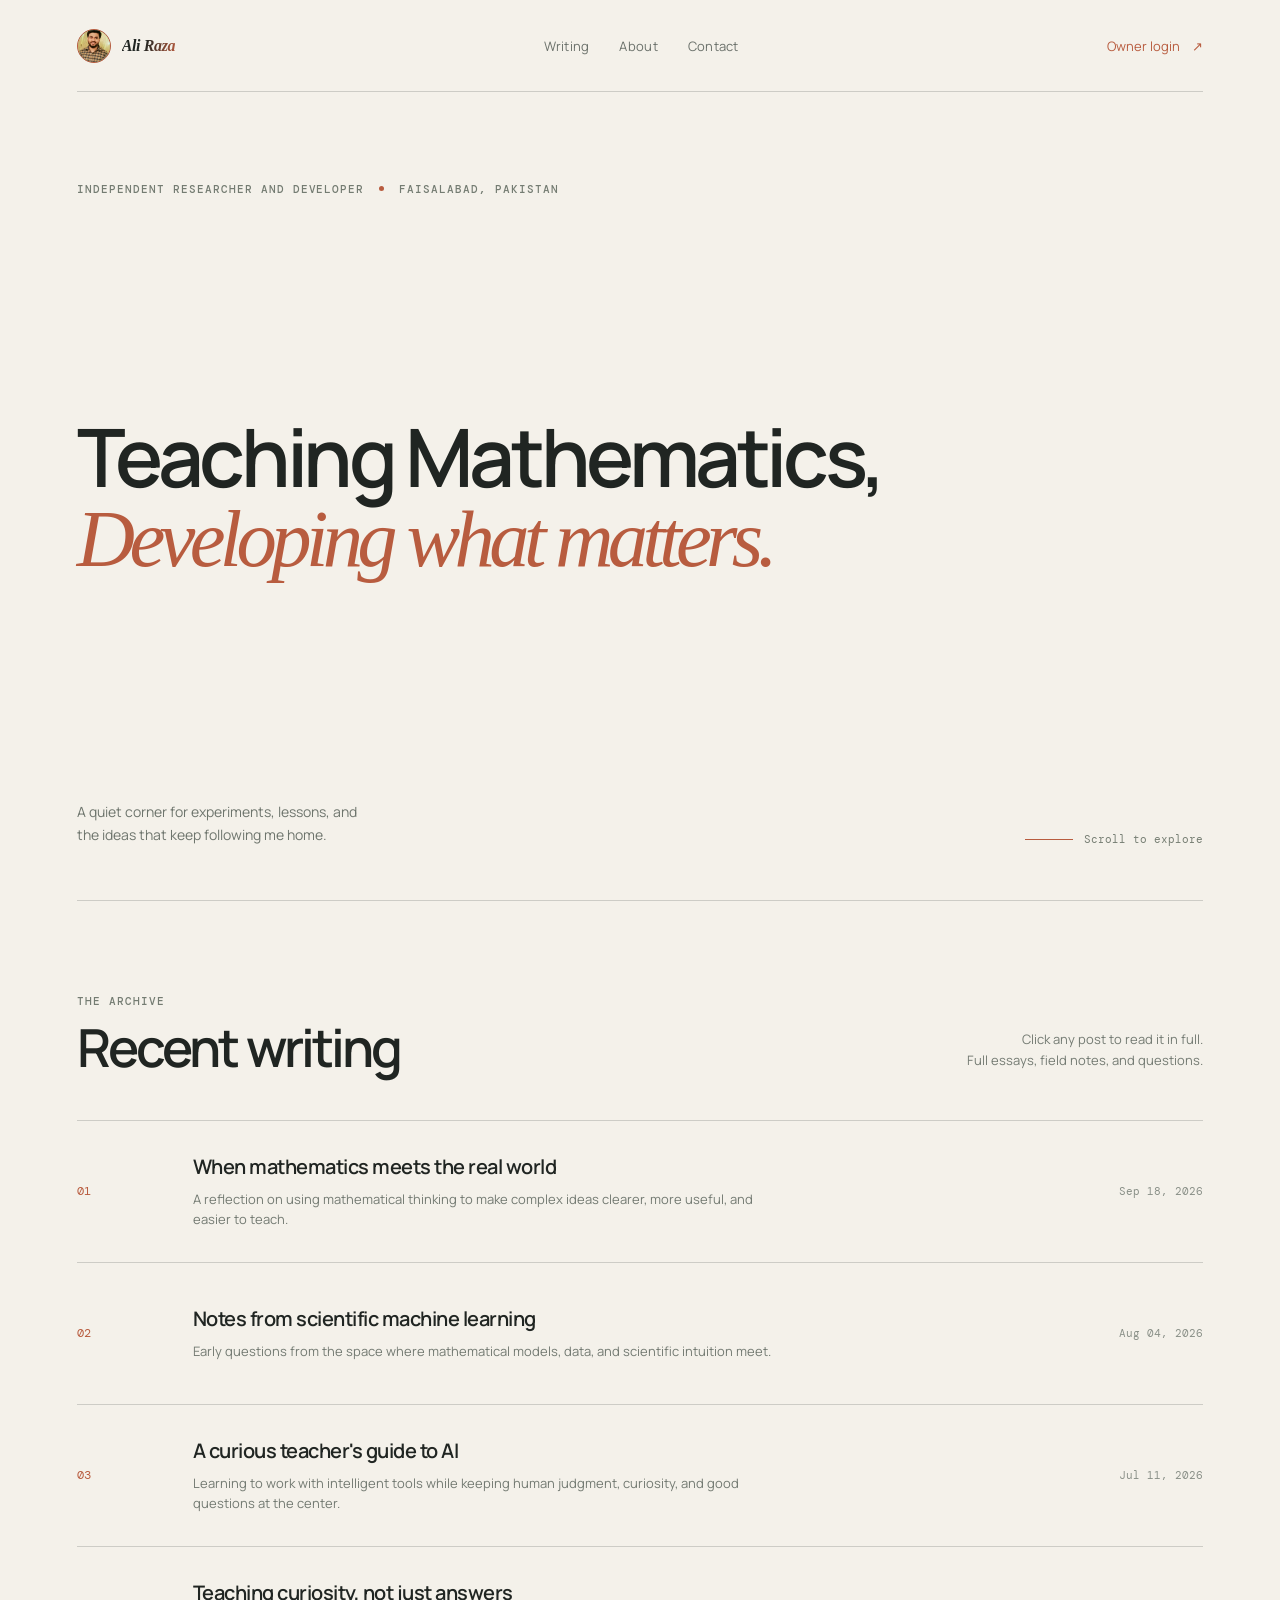
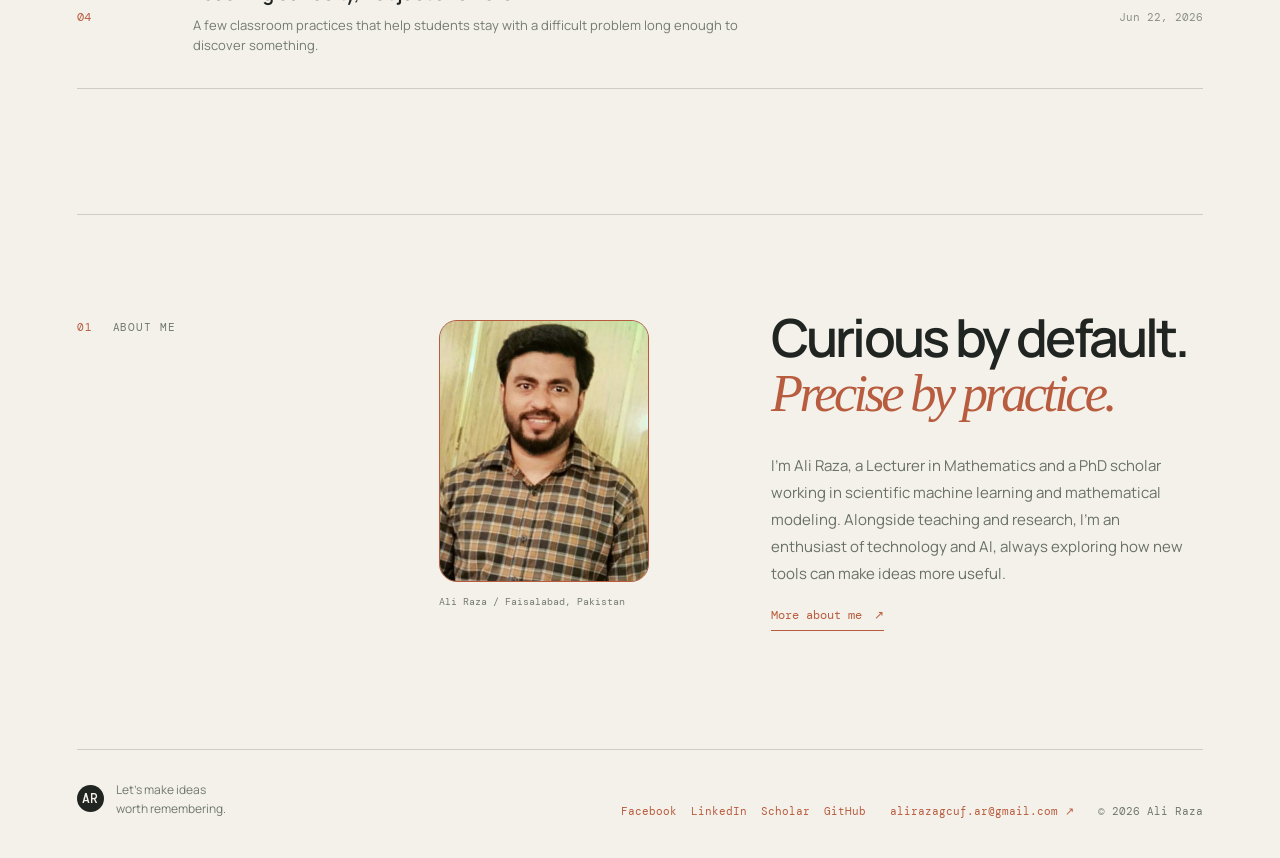
==== index.html @ 483f8e7b "Initial portfolio Co-Authored-By: Claude Sonnet 5.5 <noreply@anthropic.com>" ====
<!doctype html>
<html lang="en">
<head>
  <meta charset="UTF-8" />
  <meta name="viewport" content="width=device-width, initial-scale=1.0" />
  <meta name="description" content="Ali Raza's portfolio, research notes, and personal blog." />
  <title>Ali Raza / Notes from the edge</title>
  <link rel="preconnect" href="https://fonts.googleapis.com" />
  <link rel="preconnect" href="https://fonts.gstatic.com" crossorigin />
  <link href="https://fonts.googleapis.com/css2?family=DM+Mono:wght@400;500&family=Manrope:wght@400;500;600;700&display=swap" rel="stylesheet" />
  <link rel="stylesheet" href="styles.css" />
</head>
<body>
  <div class="page-shell">
    <header class="site-header">
      <a class="wordmark" href="#top" aria-label="Ali Raza home"><span class="header-avatar"><img src="profile.jpeg" alt="" /></span><span class="wordmark-name">Ali Raza</span></a>
      <nav class="site-nav" aria-label="Main navigation">
        <a href="#writing">Writing</a>
        <a href="#about">About</a>
        <a href="#contact">Contact</a>
      </nav>
      <button class="header-link auth-button" id="auth-button" type="button"><span>Owner login</span><span aria-hidden="true">↗</span></button>
    </header>

    <main id="top">
      <section class="intro" aria-labelledby="intro-title">
        <p class="eyebrow">Independent researcher and developer <span class="dot"></span> Faisalabad, Pakistan</p>
        <h1 id="intro-title">Teaching Mathematics,<br /><em>Developing what matters.</em></h1>
        <div class="intro-bottom">
          <p class="intro-copy">A quiet corner for experiments, lessons, and the ideas that keep following me home.</p>
          <a class="scroll-cue" href="#writing"><span class="scroll-line"></span>Scroll to explore</a>
        </div>
      </section>

      <section class="writing-section" id="writing" aria-labelledby="writing-title">
        <div class="section-heading">
          <div>
            <p class="eyebrow">The archive</p>
            <h2 id="writing-title">Recent writing</h2>
          </div>
          <p class="section-note">Click any post to read it in full.<br />Full essays, field notes, and questions.</p>
        </div>
        <div class="post-list" id="post-list" aria-live="polite"></div>
      </section>

      <section class="about-section" id="about" aria-labelledby="about-title">
        <div class="about-label"><span class="section-number">01</span><span>About me</span></div>
        <div class="about-photo">
          <div class="portrait-frame"><img src="profile.jpeg" alt="Portrait of Ali Raza" /></div>
          <p>Ali Raza / Faisalabad, Pakistan</p>
        </div>
        <div class="about-content">
          <h2 id="about-title">Curious by default.<br /><em>Precise by practice.</em></h2>
          <p>I’m Ali Raza, a Lecturer in Mathematics and a PhD scholar working in scientific machine learning and mathematical modeling. Alongside teaching and research, I’m an enthusiast of technology and AI, always exploring how new tools can make ideas more useful.</p>
          <a class="text-link" href="#contact">More about me <span aria-hidden="true">↗</span></a>
        </div>
      </section>

      <section class="write-section" id="write" aria-labelledby="write-title">
        <div class="write-copy">
          <p class="eyebrow">Your little publishing desk</p>
          <h2 id="write-title">Put a thought<br /><em>somewhere real.</em></h2>
          <p>Write and manage full posts here. Everything stays in this browser, ready for you to shape into something bigger.</p>
        </div>
        <form class="post-form" id="post-form">
          <label for="post-title">Title</label>
          <input id="post-title" name="title" type="text" placeholder="A title worth keeping" required maxlength="100" />
          <label for="post-excerpt">Short introduction <span>(optional)</span></label>
          <textarea id="post-excerpt" name="excerpt" rows="3" placeholder="A short introduction for the archive" maxlength="240"></textarea>
          <label for="post-content">Full blog</label>
          <div class="editor-toolbar" aria-label="Writing tools">
            <button type="button" data-markdown="**text**" title="Bold">B</button>
            <button type="button" data-markdown="*text*" title="Italic"><em>I</em></button>
            <button type="button" data-markdown="[text](https://example.com)" title="Add link">Link</button>
            <button type="button" data-markdown="![alt text](https://example.com/image.jpg)" title="Add image">Image</button>
            <button type="button" data-markdown="`code`" title="Inline code">Code</button>
            <button type="button" data-markdown="[color]text[/color]" title="Accent color">Color</button>
          </div>
          <textarea id="post-content" name="content" rows="12" placeholder="Write your full blog here. Use a blank line between paragraphs." required></textarea>
          <div class="editor-meta"><span id="word-count">0 words</span><span>Saved in this browser</span></div>
          <div class="form-footer"><span id="form-status" role="status"></span><div class="form-actions"><button class="secondary-button" id="cancel-edit" type="button" hidden>Cancel</button><button id="form-submit" type="submit">Publish post <span aria-hidden="true">↗</span></button></div></div>
        </form>
      </section>
    </main>

    <dialog class="login-dialog" id="login-dialog">
      <form class="login-form" id="login-form" method="dialog">
        <button class="dialog-close" id="close-login" type="button" aria-label="Close login">×</button>
        <p class="eyebrow">Private workspace</p>
        <h2>Welcome back,<br /><em>Ali.</em></h2>
        <p>Sign in to write, edit, and manage your archive.</p>
        <label for="login-email">Email</label>
        <input id="login-email" type="email" autocomplete="email" required value="alirazagcuf.ar@gmail.com" />
        <label for="login-password">Password</label>
        <div class="password-field">
          <input id="login-password" type="password" autocomplete="current-password" required />
          <button class="password-toggle" id="toggle-password" type="button" aria-label="Show password" aria-pressed="false">Show</button>
        </div>
        <button class="login-submit" type="submit">Sign in <span aria-hidden="true">↗</span></button>
        <span id="login-status" role="status"></span>
      </form>
    </dialog>

    <footer class="site-footer" id="contact">
      <div><span class="footer-mark">AR</span><span>Let’s make ideas<br />worth remembering.</span></div>
      <div class="footer-right">
        <div class="social-links" aria-label="Social links">
          <a href="#" aria-label="Facebook placeholder">Facebook</a>
          <a href="#" aria-label="LinkedIn placeholder">LinkedIn</a>
          <a href="#" aria-label="Google Scholar placeholder">Scholar</a>
          <a href="#" aria-label="GitHub placeholder">GitHub</a>
        </div>
        <a href="mailto:alirazagcuf.ar@gmail.com">alirazagcuf.ar@gmail.com ↗</a>
        <span>© 2026 Ali Raza</span>
      </div>
    </footer>
  </div>
  <script src="supabase.min.js"></script>
  <script src="supabase-config.js"></script>
  <script src="script.js"></script>
</body>
</html>
---- styles.css ----
:root {
  --ink: #202522;
  --paper: #f4f1ea;
  --paper-deep: #e9e4da;
  --sage: #a9b8a0;
  --rust: #b85c3f;
  --line: rgba(32, 37, 34, 0.18);
  --mono: "DM Mono", monospace;
  --sans: "Manrope", sans-serif;
}

* { box-sizing: border-box; }
html { scroll-behavior: smooth; }
body { margin: 0; background: var(--paper); color: var(--ink); font-family: var(--sans); }
a { color: inherit; text-decoration: none; }
.page-shell { max-width: 1440px; margin: 0 auto; padding: 0 6vw; overflow: hidden; }
.site-header { display: flex; align-items: center; justify-content: space-between; height: 92px; border-bottom: 1px solid var(--line); font-size: 13px; letter-spacing: .02em; }
.wordmark { display: flex; align-items: center; gap: 11px; font-weight: 700; font-size: 16px; }
.wordmark-name { position: relative; z-index: 30; padding: 3px 0; background: linear-gradient(105deg, var(--ink) 0%, var(--ink) 42%, var(--rust) 100%); -webkit-background-clip: text; background-clip: text; color: transparent; font-family: Georgia, serif; font-style: italic; letter-spacing: -.025em; transition: transform .35s cubic-bezier(.22, 1, .36, 1); }
.mark, .footer-mark { display: grid; place-items: center; width: 27px; height: 27px; border-radius: 50%; background: var(--ink); color: var(--paper); font: 500 13px var(--mono); }
.header-avatar { position: relative; z-index: 20; display: block; width: 34px; height: 34px; overflow: hidden; border: 1px solid var(--rust); border-radius: 50%; background: var(--sage); cursor: zoom-in; transform-origin: center; transition: transform .35s cubic-bezier(.22, 1, .36, 1), box-shadow .35s ease; }
.header-avatar img { width: 100%; height: 100%; object-fit: cover; object-position: 50% 22%; }
.wordmark:hover .header-avatar, .wordmark:focus-within .header-avatar { transform: scale(2.2); box-shadow: 0 8px 20px rgba(32, 37, 34, .2); }
.wordmark:hover .wordmark-name, .wordmark:focus-within .wordmark-name { transform: translateX(22px); }
.muted { color: #92998e; font-weight: 500; }
.site-nav { display: flex; gap: 30px; color: #6b716b; }
.site-nav a:hover, .header-link:hover, .text-link:hover, .footer-right a:hover { color: var(--rust); }
.header-link { display: flex; gap: 12px; color: var(--rust); font-weight: 600; }
.auth-button { margin: 0; padding: 0; border: 0; background: transparent; font: inherit; cursor: pointer; }
.intro { min-height: calc(100svh - 92px); padding: clamp(54px, 10vh, 96px) 0 clamp(34px, 6vh, 56px); display: flex; flex-direction: column; justify-content: space-between; }
.eyebrow { margin: 0; color: #747c72; font: 500 11px var(--mono); letter-spacing: .09em; text-transform: uppercase; }
.dot { display: inline-block; width: 5px; height: 5px; margin: 0 7px 2px; border-radius: 50%; background: var(--rust); }
h1, h2, p { margin-top: 0; }
h1 { max-width: none; margin-bottom: 0; font-size: clamp(50px, 6.3vw, 92px); line-height: .99; letter-spacing: -.055em; font-weight: 600; }
h1 em, h2 em { color: var(--rust); font-family: Georgia, serif; font-weight: 400; letter-spacing: -.07em; }
h1 em { white-space: nowrap; }
.intro-bottom { display: flex; align-items: end; justify-content: space-between; }
.intro-copy { max-width: 295px; margin: 0; color: #6e756d; font-size: 14px; line-height: 1.65; }
.scroll-cue { display: flex; align-items: center; gap: 11px; color: #777f74; font: 11px var(--mono); }
.scroll-line { display: block; width: 48px; height: 1px; background: var(--rust); }
.writing-section { padding: 93px 0 125px; border-top: 1px solid var(--line); }
.section-heading { display: flex; align-items: end; justify-content: space-between; margin-bottom: 45px; }
.section-heading h2, .about-content h2, .write-copy h2 { margin: 12px 0 0; font-size: clamp(34px, 4.1vw, 59px); line-height: 1.04; letter-spacing: -.055em; font-weight: 600; }
.section-note { margin: 0 0 3px; color: #747b73; font-size: 13px; line-height: 1.65; text-align: right; }
.post-list { border-top: 1px solid var(--line); }
.post { display: grid; grid-template-columns: 84px 1fr auto; align-items: center; gap: 32px; min-height: 142px; border-bottom: 1px solid var(--line); transition: padding .25s ease, background .25s ease; }
.post { cursor: pointer; }
.post:hover { padding: 0 18px; background: var(--paper-deep); }
.post-number { color: var(--rust); font: 12px var(--mono); }
.post-title { margin: 0 0 10px; font-size: 20px; letter-spacing: -.025em; font-weight: 600; }
.post-excerpt { max-width: 590px; margin: 0; color: #737a72; font-size: 13px; line-height: 1.5; }
.post-body { display: none; max-width: 650px; margin: 22px 0 4px; padding-top: 20px; border-top: 1px solid var(--line); color: #5f685f; font-size: 14px; line-height: 1.85; }
.post-body.is-open { display: block; }
.post-body a { color: var(--rust); }
.post-body code { padding: 2px 5px; background: var(--paper-deep); color: var(--ink); font: 12px var(--mono); }
.post-image { display: block; max-width: 100%; margin: 18px 0; border-radius: 8px; }
.accent-text { color: var(--rust); }
.post-actions { display: flex; gap: 16px; margin-top: 15px; }
.post-actions button { padding: 0; border: 0; background: transparent; color: var(--rust); font: 11px var(--mono); cursor: pointer; }
.post-actions button:hover { color: var(--ink); }
.post-meta { align-self: center; color: #8a9088; font: 11px var(--mono); white-space: nowrap; }
.about-section { display: grid; grid-template-columns: .72fr .65fr 1fr; gap: 4vw; padding: 105px 0 118px; border-top: 1px solid var(--line); }
.about-label { display: flex; gap: 20px; color: #70786f; font: 11px var(--mono); text-transform: uppercase; letter-spacing: .08em; }
.about-photo { align-self: start; }
.portrait-frame { position: relative; display: grid; place-items: center; aspect-ratio: 4 / 5; max-width: 210px; overflow: hidden; border: 1px solid var(--rust); border-radius: 18px; background: var(--sage); color: var(--ink); }
.portrait-frame img { width: 100%; height: 100%; object-fit: cover; object-position: center 50%; filter: saturate(.82); }
.portrait-frame::before { content: ""; position: absolute; inset: 16px; border: 1px solid rgba(32, 37, 34, .35); }
.portrait-initials { position: relative; font: 500 42px var(--mono); letter-spacing: -.1em; }
.portrait-note { position: absolute; right: 18px; bottom: 16px; color: rgba(32, 37, 34, .65); font: 9px/1.5 var(--mono); text-align: right; text-transform: uppercase; }
.about-photo > p { margin: 13px 0 0; color: #747b73; font: 10px var(--mono); }
.section-number { color: var(--rust); }
.about-content { max-width: 540px; }
.about-content h2 { margin-top: -10px; margin-bottom: 31px; }
.about-content p { max-width: 420px; color: #687067; font-size: 15px; line-height: 1.8; }
.text-link { display: inline-flex; gap: 12px; color: var(--rust); font: 12px var(--mono); border-bottom: 1px solid var(--rust); padding-bottom: 7px; }
.write-section { display: grid; grid-template-columns: 1fr 1fr; gap: 8vw; padding: 96px 0 110px; border-top: 1px solid var(--line); }
.write-section { display: none; }
.owner-mode .write-section { display: grid; }
.write-copy { max-width: 460px; }
.write-copy h2 { margin-bottom: 28px; }
.write-copy > p:last-child { max-width: 335px; color: #70786f; font-size: 14px; line-height: 1.7; }
.post-form { max-width: 520px; padding-top: 5px; }
.login-dialog { width: min(420px, calc(100% - 44px)); padding: 0; border: 1px solid var(--rust); background: var(--paper); color: var(--ink); }
.login-dialog::backdrop { background: rgba(32, 37, 34, .35); }
.login-form { position: relative; display: flex; flex-direction: column; padding: 40px; }
.login-form h2 { margin: 14px 0 20px; font-size: 42px; line-height: 1; letter-spacing: -.055em; }
.login-form > p:not(.eyebrow) { margin-bottom: 28px; color: #70786f; font-size: 13px; line-height: 1.6; }
.login-form label { margin: 15px 0 7px; color: #70786f; font: 11px var(--mono); text-transform: uppercase; }
.login-form input { padding: 12px 0; border: 0; border-bottom: 1px solid var(--line); outline: none; background: transparent; color: var(--ink); font: 14px var(--sans); }
.login-form input:focus { border-color: var(--rust); }
.password-field { position: relative; display: flex; }
.password-field input { flex: 1; padding-right: 56px; }
.password-toggle { position: absolute; right: 0; top: 50%; transform: translateY(-50%); padding: 4px 0; border: 0; background: transparent; color: #70786f; font: 11px var(--mono); text-transform: uppercase; cursor: pointer; }
.password-toggle:hover, .password-toggle:focus-visible { color: var(--rust); }
.dialog-close { position: absolute; top: 16px; right: 18px; border: 0; background: transparent; color: #70786f; font-size: 24px; cursor: pointer; }
.login-submit { margin-top: 28px; padding: 13px 18px; border: 0; background: var(--ink); color: var(--paper); font: 12px var(--mono); cursor: pointer; }
.login-submit:hover { background: var(--rust); }
#login-status { min-height: 18px; margin-top: 12px; color: var(--rust); font: 11px var(--mono); }
.post-form label { display: block; margin-bottom: 9px; color: #70786f; font: 11px var(--mono); text-transform: uppercase; letter-spacing: .08em; }
.post-form label span { color: #a4a79f; text-transform: none; }
.editor-toolbar { display: flex; gap: 5px; margin: -2px 0 10px; }
.editor-toolbar button { min-width: 30px; height: 28px; padding: 0 7px; border: 1px solid var(--line); background: transparent; color: var(--ink); font: 11px var(--mono); cursor: pointer; }
.editor-toolbar button:hover { border-color: var(--rust); color: var(--rust); }
.post-form input, .post-form textarea { width: 100%; margin-bottom: 24px; padding: 13px 0; border: 0; border-bottom: 1px solid var(--line); border-radius: 0; outline: none; background: transparent; color: var(--ink); font: 15px var(--sans); resize: vertical; }
.post-form input:focus, .post-form textarea:focus { border-color: var(--rust); }
.post-form input::placeholder, .post-form textarea::placeholder { color: #a4a79f; }
.editor-meta { display: flex; justify-content: space-between; margin: -8px 0 22px; color: #8a9088; font: 10px var(--mono); }
.form-footer { display: flex; align-items: center; justify-content: space-between; gap: 15px; }
.form-actions { display: flex; align-items: center; gap: 13px; }
.form-footer button { border: 0; padding: 13px 18px; background: var(--ink); color: var(--paper); font: 12px var(--mono); cursor: pointer; transition: background .2s ease; }
.form-footer button:hover { background: var(--rust); }
.form-footer .secondary-button { padding: 0; background: transparent; color: var(--rust); }
.form-footer .secondary-button:hover { background: transparent; color: var(--ink); }
#form-status { color: var(--rust); font: 11px var(--mono); }
.site-footer { display: flex; justify-content: space-between; align-items: end; padding: 30px 0 40px; border-top: 1px solid var(--line); color: #70786f; font-size: 12px; line-height: 1.6; }
.site-footer > div:first-child { display: flex; align-items: center; gap: 12px; }
.footer-right { display: flex; gap: 24px; align-items: end; font: 11px var(--mono); }
.social-links { display: flex; gap: 14px; }
.social-links a { color: #70786f; }
.social-links a:hover { color: var(--rust); }
.footer-right a { color: var(--rust); }
@media (max-width: 680px) {
  .page-shell { padding: 0 22px; }
  .site-header { height: 76px; }
  .site-nav { display: none; }
  .header-link { font-size: 11px; }
  .wordmark:hover .header-avatar, .wordmark:focus-within .header-avatar { transform: scale(2); }
  .wordmark:hover .wordmark-name, .wordmark:focus-within .wordmark-name { transform: translateX(18px); }
  .intro { min-height: calc(100svh - 76px); padding: clamp(42px, 8vh, 68px) 0 34px; }
  h1 { max-width: 100%; font-size: clamp(46px, 14vw, 74px); }
  h1 em { white-space: normal; }
  .intro-bottom, .section-heading, .site-footer { align-items: start; flex-direction: column; gap: 28px; }
  .scroll-cue { display: none; }
  .writing-section, .about-section, .write-section { padding: 75px 0 82px; }
  .section-note { text-align: left; }
  .post { grid-template-columns: 35px 1fr; gap: 13px; padding: 24px 0; }
  .post:hover { padding: 24px 8px; }
  .post-meta { grid-column: 2; }
  .post-title { font-size: 18px; }
  .post-body { margin-top: 18px; }
  .post-actions { flex-wrap: wrap; gap: 12px; }
  .about-section, .write-section { display: block; }
  .write-section { display: none; }
  .owner-mode .write-section { display: block; }
  .about-label { margin-bottom: 58px; }
  .about-photo { margin-bottom: 58px; }
  .portrait-frame { max-width: 175px; }
  .about-content h2 { margin-top: 0; }
  .write-copy { margin-bottom: 55px; }
  .footer-right { align-items: start; flex-direction: column; gap: 8px; }
}
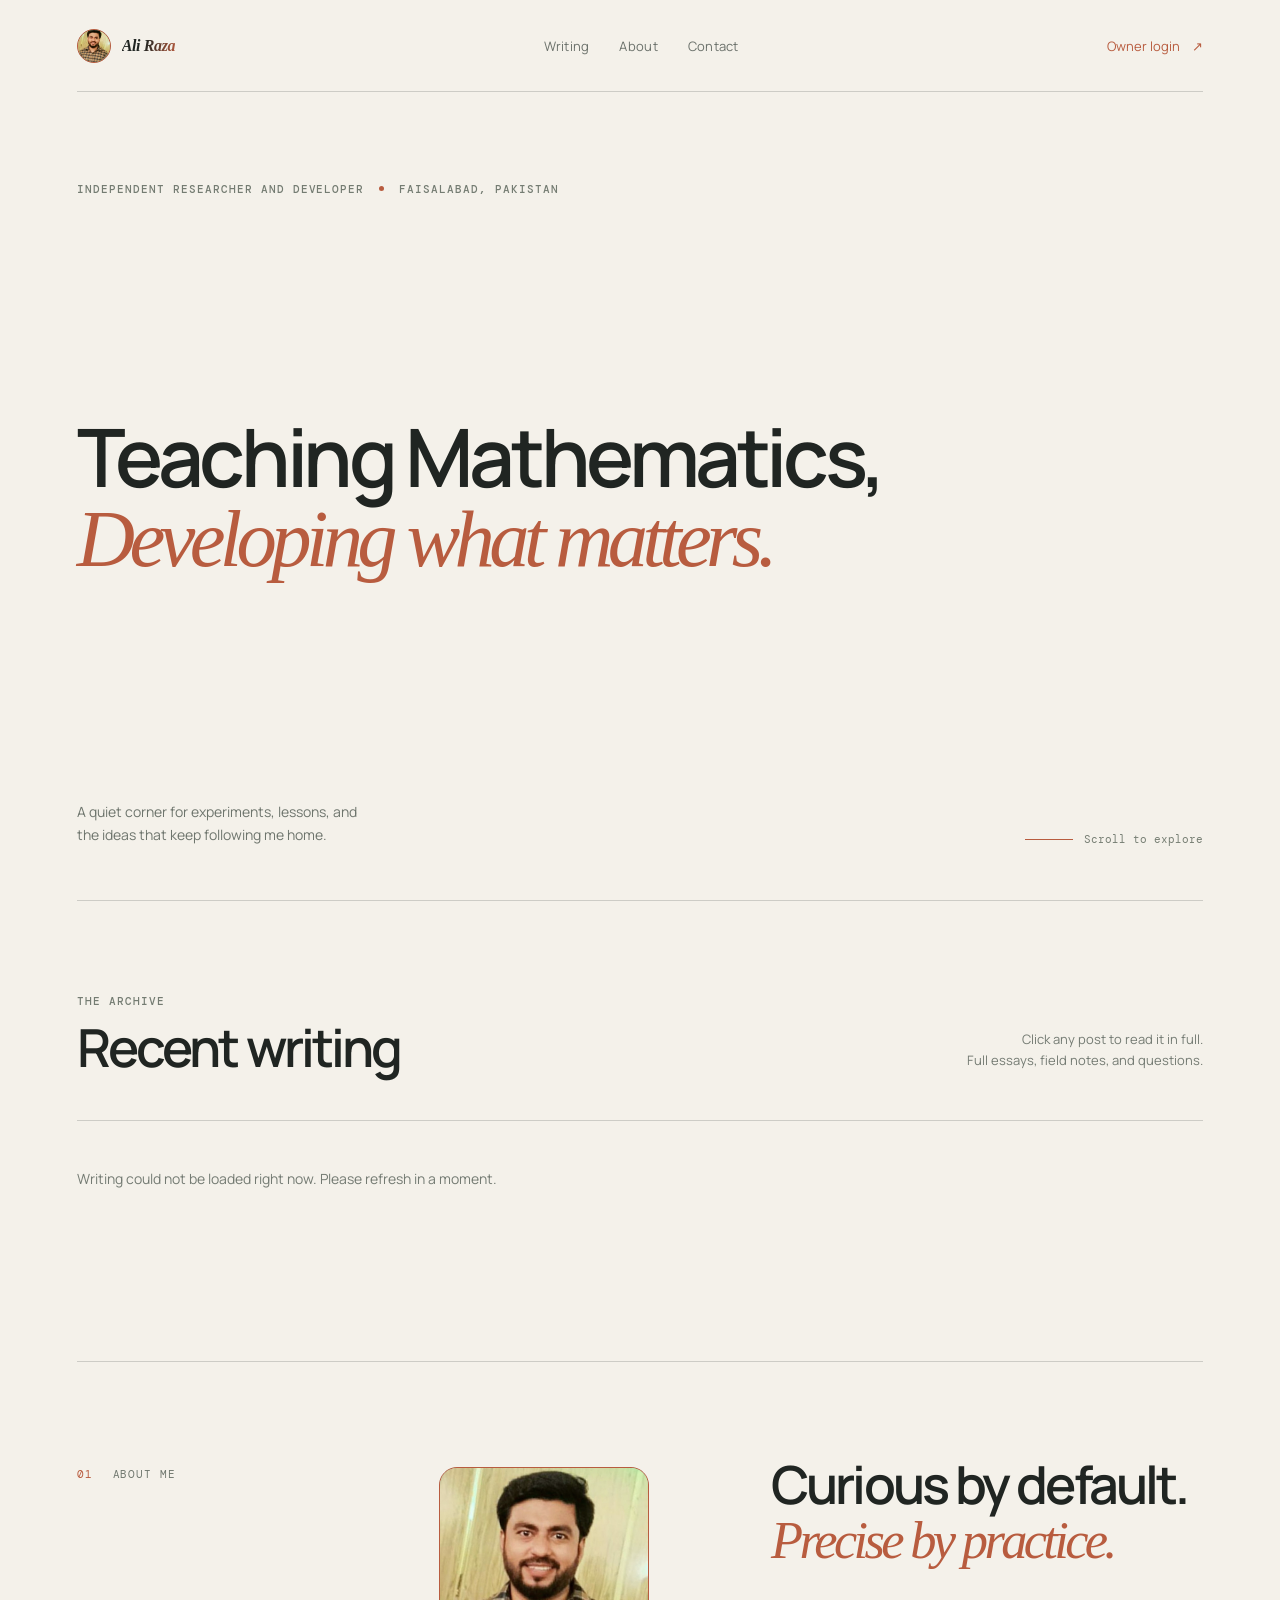
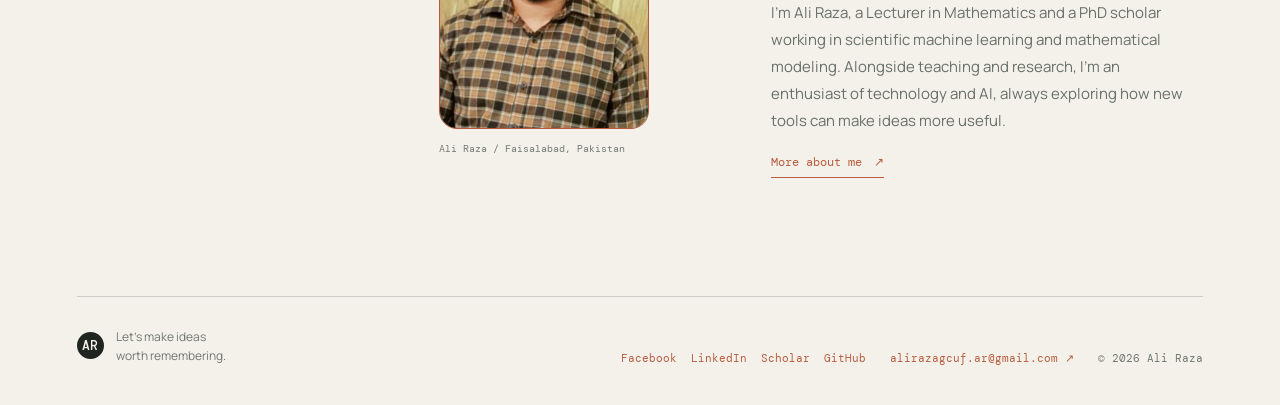
==== commit 03c81878: "Add reading view, first essay (Logicomix), and fix publishing - Dedicated reading page with shareabl" ====
--- a/index.html
+++ b/index.html
@@ -5,12 +5,19 @@
   <meta name="viewport" content="width=device-width, initial-scale=1.0" />
   <meta name="description" content="Ali Raza's portfolio, research notes, and personal blog." />
   <title>Ali Raza / Notes from the edge</title>
+  <link rel="canonical" href="https://alirazatech.me/" />
+  <meta property="og:type" content="website" />
+  <meta property="og:title" content="Ali Raza / Notes from the edge" />
+  <meta property="og:description" content="Ali Raza's portfolio, research notes, and personal blog." />
+  <meta property="og:url" content="https://alirazatech.me/" />
+  <meta property="og:image" content="https://alirazatech.me/profile.jpeg" />
   <link rel="preconnect" href="https://fonts.googleapis.com" />
   <link rel="preconnect" href="https://fonts.gstatic.com" crossorigin />
   <link href="https://fonts.googleapis.com/css2?family=DM+Mono:wght@400;500&family=Manrope:wght@400;500;600;700&display=swap" rel="stylesheet" />
   <link rel="stylesheet" href="styles.css" />
 </head>
 <body>
+  <div class="read-progress" id="read-progress" aria-hidden="true"></div>
   <div class="page-shell">
     <header class="site-header">
       <a class="wordmark" href="#top" aria-label="Ali Raza home"><span class="header-avatar"><img src="profile.jpeg" alt="" /></span><span class="wordmark-name">Ali Raza</span></a>
@@ -43,6 +50,8 @@
         <div class="post-list" id="post-list" aria-live="polite"></div>
       </section>
 
+      <article class="article-view" id="article-view" aria-live="polite"></article>
+
       <section class="about-section" id="about" aria-labelledby="about-title">
         <div class="about-label"><span class="section-number">01</span><span>About me</span></div>
         <div class="about-photo">
@@ -69,14 +78,17 @@
           <textarea id="post-excerpt" name="excerpt" rows="3" placeholder="A short introduction for the archive" maxlength="240"></textarea>
           <label for="post-content">Full blog</label>
           <div class="editor-toolbar" aria-label="Writing tools">
+            <button type="button" data-markdown="&#10;&#10;## Heading&#10;&#10;" title="Heading">H</button>
             <button type="button" data-markdown="**text**" title="Bold">B</button>
             <button type="button" data-markdown="*text*" title="Italic"><em>I</em></button>
             <button type="button" data-markdown="[text](https://example.com)" title="Add link">Link</button>
             <button type="button" data-markdown="![alt text](https://example.com/image.jpg)" title="Add image">Image</button>
             <button type="button" data-markdown="`code`" title="Inline code">Code</button>
+            <button type="button" data-markdown="&#10;&#10;> Quote&#10;&#10;" title="Quote">Quote</button>
+            <button type="button" data-markdown="&#10;&#10;- First point&#10;- Second point&#10;&#10;" title="Bulleted list">List</button>
             <button type="button" data-markdown="[color]text[/color]" title="Accent color">Color</button>
           </div>
-          <textarea id="post-content" name="content" rows="12" placeholder="Write your full blog here. Use a blank line between paragraphs." required></textarea>
+          <textarea id="post-content" name="content" rows="12" placeholder="Write your full blog here. Use a blank line between paragraphs, ## for headings, > for quotes, - for lists." required></textarea>
           <div class="editor-meta"><span id="word-count">0 words</span><span>Saved in this browser</span></div>
           <div class="form-footer"><span id="form-status" role="status"></span><div class="form-actions"><button class="secondary-button" id="cancel-edit" type="button" hidden>Cancel</button><button id="form-submit" type="submit">Publish post <span aria-hidden="true">↗</span></button></div></div>
         </form>
--- a/styles.css
+++ b/styles.css
@@ -44,21 +44,22 @@
 .section-note { margin: 0 0 3px; color: #747b73; font-size: 13px; line-height: 1.65; text-align: right; }
 .post-list { border-top: 1px solid var(--line); }
 .post { display: grid; grid-template-columns: 84px 1fr auto; align-items: center; gap: 32px; min-height: 142px; border-bottom: 1px solid var(--line); transition: padding .25s ease, background .25s ease; }
-.post { cursor: pointer; }
+.post { position: relative; }
 .post:hover { padding: 0 18px; background: var(--paper-deep); }
 .post-number { color: var(--rust); font: 12px var(--mono); }
 .post-title { margin: 0 0 10px; font-size: 20px; letter-spacing: -.025em; font-weight: 600; }
 .post-excerpt { max-width: 590px; margin: 0; color: #737a72; font-size: 13px; line-height: 1.5; }
-.post-body { display: none; max-width: 650px; margin: 22px 0 4px; padding-top: 20px; border-top: 1px solid var(--line); color: #5f685f; font-size: 14px; line-height: 1.85; }
-.post-body.is-open { display: block; }
-.post-body a { color: var(--rust); }
-.post-body code { padding: 2px 5px; background: var(--paper-deep); color: var(--ink); font: 12px var(--mono); }
-.post-image { display: block; max-width: 100%; margin: 18px 0; border-radius: 8px; }
+.post-title a::after { content: ""; position: absolute; inset: 0; }
+.post-title a:focus-visible { outline: none; }
+.post-title a:focus-visible::after { outline: 2px solid var(--rust); outline-offset: -2px; }
+.post:hover .post-title a { color: var(--rust); }
+.list-empty { margin: 0; padding: 48px 0; color: #747b73; font-size: 14px; }
+.post-image { display: block; max-width: 100%; border-radius: 6px; }
 .accent-text { color: var(--rust); }
-.post-actions { display: flex; gap: 16px; margin-top: 15px; }
+.post-actions { position: relative; z-index: 2; display: flex; gap: 16px; margin-top: 15px; }
 .post-actions button { padding: 0; border: 0; background: transparent; color: var(--rust); font: 11px var(--mono); cursor: pointer; }
 .post-actions button:hover { color: var(--ink); }
-.post-meta { align-self: center; color: #8a9088; font: 11px var(--mono); white-space: nowrap; }
+.post-meta { display: flex; flex-direction: column; gap: 6px; align-self: center; text-align: right; color: #8a9088; font: 11px var(--mono); white-space: nowrap; }
 .about-section { display: grid; grid-template-columns: .72fr .65fr 1fr; gap: 4vw; padding: 105px 0 118px; border-top: 1px solid var(--line); }
 .about-label { display: flex; gap: 20px; color: #70786f; font: 11px var(--mono); text-transform: uppercase; letter-spacing: .08em; }
 .about-photo { align-self: start; }
@@ -119,6 +120,54 @@
 .social-links a { color: #70786f; }
 .social-links a:hover { color: var(--rust); }
 .footer-right a { color: var(--rust); }
+/* Reading view */
+.read-progress { position: fixed; top: 0; left: 0; right: 0; z-index: 100; height: 3px; background: var(--rust); transform: scaleX(0); transform-origin: 0 50%; pointer-events: none; }
+.article-view { display: none; }
+body.reading .intro, body.reading .writing-section, body.reading .about-section, body.reading .write-section { display: none; }
+body.reading .article-view { display: block; padding: 56px 0 110px; }
+.article-header, .article-body, .article-footer, .article-missing { max-width: 700px; margin-left: auto; margin-right: auto; }
+.article-back { display: block; width: min(700px, 100%); margin: 0 auto 64px; color: var(--rust); font: 12px var(--mono); }
+.article-back:hover { color: var(--ink); }
+.article-header { padding-bottom: 40px; margin-bottom: 44px; border-bottom: 1px solid var(--line); }
+.article-header h1 { margin: 20px 0 0; font-size: clamp(36px, 5.2vw, 62px); line-height: 1.06; letter-spacing: -.045em; outline: none; }
+.article-standfirst { margin: 26px 0 0; color: #5f665f; font: 21px/1.5 Georgia, serif; }
+.article-body { color: #272c28; font: 20px/1.78 Georgia, "Times New Roman", serif; }
+.article-body p { margin: 0 0 1.5em; }
+.article-body h2, .article-body h3 { font-family: var(--sans); font-weight: 700; letter-spacing: -.03em; line-height: 1.2; }
+.article-body h2 { margin: 2.2em 0 .7em; font-size: 31px; }
+.article-body h3 { margin: 1.9em 0 .6em; font-size: 23px; }
+.article-body a { color: var(--rust); text-decoration: underline; text-underline-offset: 3px; }
+.article-body a:hover { color: var(--ink); }
+.article-body strong { font-weight: 700; }
+.article-body blockquote { margin: 2em 0; padding: 2px 0 2px 26px; border-left: 3px solid var(--rust); color: #474e48; font-style: italic; }
+.article-body blockquote p { margin: 0; }
+.article-body ul, .article-body ol { margin: 0 0 1.5em; padding-left: 1.4em; }
+.article-body li { margin-bottom: .5em; padding-left: .2em; }
+.article-body li::marker { color: var(--rust); }
+.article-body code { padding: 2px 6px; background: var(--paper-deep); color: var(--ink); font: .8em var(--mono); }
+.article-body pre { margin: 0 0 1.7em; padding: 20px 22px; overflow-x: auto; border-radius: 6px; background: var(--ink); color: var(--paper); font: 14px/1.65 var(--mono); }
+.article-body pre code { padding: 0; background: transparent; color: inherit; font: inherit; }
+.article-body hr { width: 80px; height: 1px; margin: 3em auto; border: 0; background: var(--rust); }
+.article-body figure { margin: 2.2em 0; }
+.article-body figure .post-image { width: 100%; }
+.article-body figcaption { margin-top: 12px; color: #8a9088; font: 12px/1.5 var(--mono); text-align: center; }
+.article-body p > .post-image { margin: 1.4em 0; }
+.article-footer { margin-top: 80px; padding-top: 36px; border-top: 1px solid var(--line); }
+.article-author { display: flex; align-items: center; gap: 16px; }
+.article-author img { width: 54px; height: 54px; flex: none; border: 1px solid var(--rust); border-radius: 50%; object-fit: cover; object-position: 50% 22%; }
+.article-author strong { display: block; font-size: 15px; }
+.article-author span { color: #70786f; font-size: 13px; line-height: 1.55; }
+.article-share { display: flex; flex-wrap: wrap; align-items: center; gap: 8px 20px; margin-top: 30px; font: 12px var(--mono); }
+.article-share > span { color: #8a9088; text-transform: uppercase; letter-spacing: .08em; font-size: 11px; }
+.article-share a, .article-share button { padding: 0; border: 0; background: transparent; color: var(--rust); font: inherit; cursor: pointer; }
+.article-share a:hover, .article-share button:hover { color: var(--ink); }
+.article-nav { display: grid; grid-template-columns: 1fr 1fr; gap: 24px; margin-top: 44px; }
+.article-nav a { display: block; padding: 20px 0; border-top: 1px solid var(--line); transition: color .2s ease; }
+.article-nav a span { display: block; margin-bottom: 8px; color: #8a9088; font: 11px var(--mono); text-transform: uppercase; letter-spacing: .08em; }
+.article-nav a strong { font-size: 17px; line-height: 1.35; letter-spacing: -.02em; }
+.article-nav a:hover strong { color: var(--rust); }
+.article-nav-older { grid-column: 2; text-align: right; }
+.article-missing { padding: 40px 0; color: #747b73; font-size: 15px; }
 @media (max-width: 680px) {
   .page-shell { padding: 0 22px; }
   .site-header { height: 76px; }
@@ -137,7 +186,7 @@
   .post:hover { padding: 24px 8px; }
   .post-meta { grid-column: 2; }
   .post-title { font-size: 18px; }
-  .post-body { margin-top: 18px; }
+  .post-meta { flex-direction: row; gap: 12px; text-align: left; }
   .post-actions { flex-wrap: wrap; gap: 12px; }
   .about-section, .write-section { display: block; }
   .write-section { display: none; }
@@ -148,4 +197,14 @@
   .about-content h2 { margin-top: 0; }
   .write-copy { margin-bottom: 55px; }
   .footer-right { align-items: start; flex-direction: column; gap: 8px; }
+  body.reading .article-view { padding: 34px 0 80px; }
+  .article-back { margin-bottom: 40px; }
+  .article-header { padding-bottom: 30px; margin-bottom: 34px; }
+  .article-standfirst { font-size: 18px; }
+  .article-body { font-size: 18px; line-height: 1.75; }
+  .article-body h2 { font-size: 26px; }
+  .article-body h3 { font-size: 21px; }
+  .article-footer { margin-top: 60px; }
+  .article-nav { grid-template-columns: 1fr; gap: 0; margin-top: 30px; }
+  .article-nav-older { grid-column: 1; text-align: left; }
 }
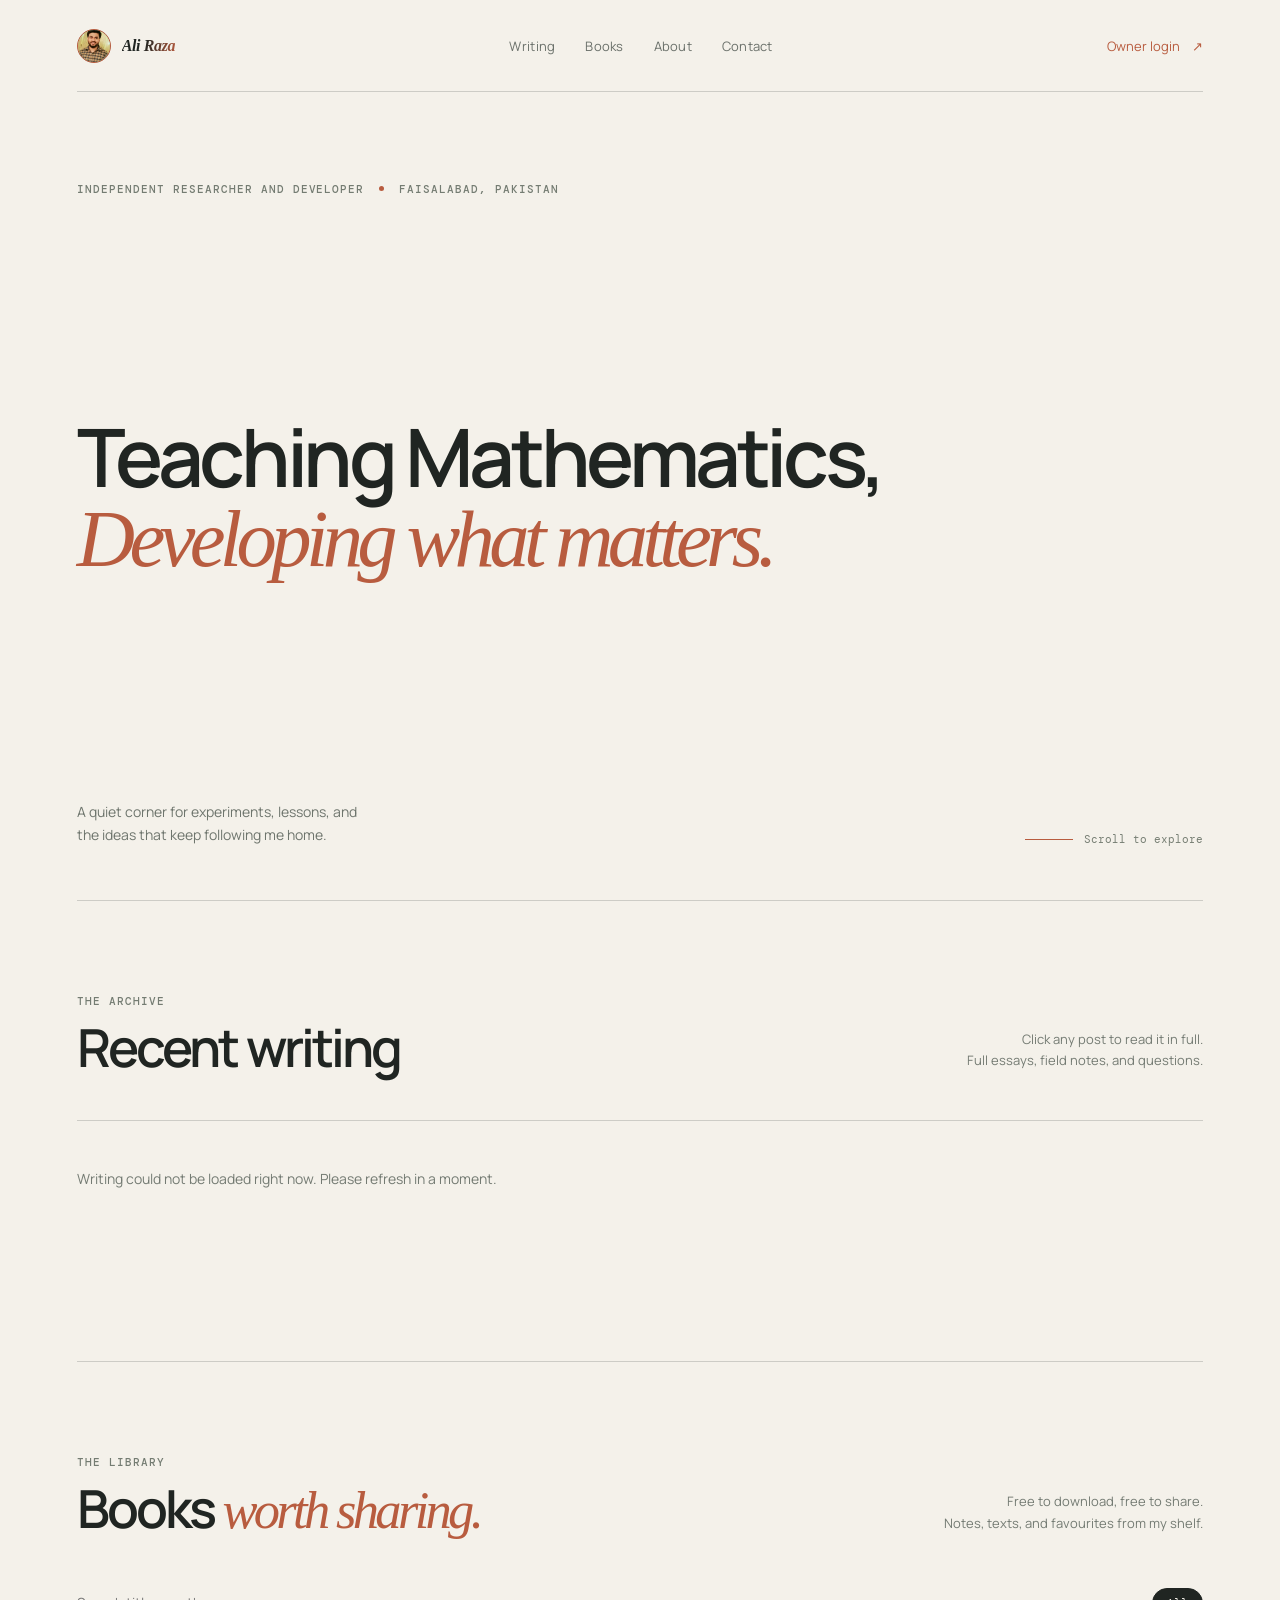
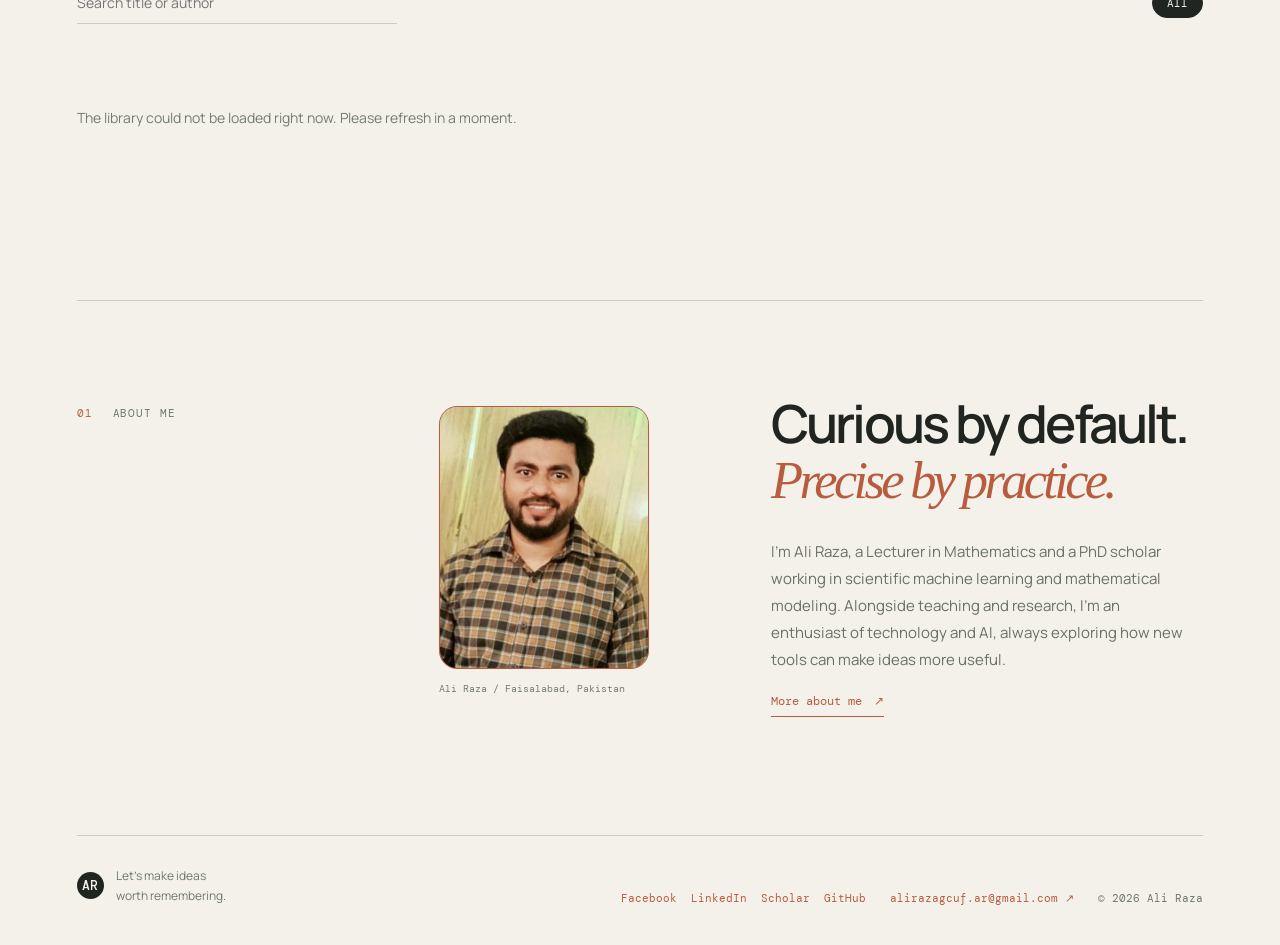
==== commit 6e8542f9: "Add Books library with owner upload and visitor downloads Co-Authored-By: Claude Sonnet 5.5 <noreply" ====
--- a/index.html
+++ b/index.html
@@ -23,6 +23,7 @@
       <a class="wordmark" href="#top" aria-label="Ali Raza home"><span class="header-avatar"><img src="profile.jpeg" alt="" /></span><span class="wordmark-name">Ali Raza</span></a>
       <nav class="site-nav" aria-label="Main navigation">
         <a href="#writing">Writing</a>
+        <a href="#books">Books</a>
         <a href="#about">About</a>
         <a href="#contact">Contact</a>
       </nav>
@@ -48,6 +49,41 @@
           <p class="section-note">Click any post to read it in full.<br />Full essays, field notes, and questions.</p>
         </div>
         <div class="post-list" id="post-list" aria-live="polite"></div>
+      </section>
+
+      <section class="books-section" id="books" aria-labelledby="books-title">
+        <div class="section-heading">
+          <div>
+            <p class="eyebrow">The library</p>
+            <h2 id="books-title">Books <em>worth sharing.</em></h2>
+          </div>
+          <p class="section-note">Free to download, free to share.<br />Notes, texts, and favourites from my shelf.</p>
+        </div>
+
+        <form class="book-upload" id="book-upload" autocomplete="off">
+          <div class="upload-head"><p class="eyebrow">Owner only</p><h3>Add a book to the shelf</h3></div>
+          <label class="dropzone" id="dropzone" for="book-file">
+            <input id="book-file" type="file" accept=".pdf,.epub,.mobi,.azw3,.djvu,.doc,.docx,.txt,.zip" hidden />
+            <span class="dropzone-icon" aria-hidden="true">↑</span>
+            <span class="dropzone-title" id="dropzone-title">Drop a book here, or click to choose</span>
+            <span class="dropzone-sub" id="dropzone-sub">PDF, EPUB, MOBI, AZW3, DJVU, DOC, TXT or ZIP &middot; up to 50 MB</span>
+          </label>
+          <div class="upload-fields">
+            <div><label for="book-title">Title</label><input id="book-title" type="text" required maxlength="140" placeholder="Book title" /></div>
+            <div><label for="book-author">Author</label><input id="book-author" type="text" maxlength="100" placeholder="Author name" /></div>
+            <div><label for="book-category">Category</label><input id="book-category" type="text" maxlength="40" list="book-categories" placeholder="e.g. Mathematics" /><datalist id="book-categories"></datalist></div>
+            <div><label for="book-cover">Cover image <span>(optional)</span></label><input id="book-cover" type="file" accept="image/*" /></div>
+            <div class="wide"><label for="book-description">Short description <span>(optional)</span></label><textarea id="book-description" rows="2" maxlength="300" placeholder="Why is this worth reading?"></textarea></div>
+          </div>
+          <div class="upload-progress" id="upload-progress" hidden><div class="upload-bar" id="upload-bar"></div></div>
+          <div class="form-footer"><span id="book-status" role="status"></span><button id="book-submit" type="submit">Upload book <span aria-hidden="true">↗</span></button></div>
+        </form>
+
+        <div class="book-toolbar">
+          <input class="book-search" id="book-search" type="search" placeholder="Search title or author" aria-label="Search books" />
+          <div class="book-chips" id="book-chips" role="group" aria-label="Filter by category"></div>
+        </div>
+        <div class="book-grid" id="book-grid" aria-live="polite"></div>
       </section>
 
       <article class="article-view" id="article-view" aria-live="polite"></article>
@@ -130,5 +166,9 @@
   <script src="supabase.min.js"></script>
   <script src="supabase-config.js"></script>
   <script src="script.js"></script>
+  <script src="books.js"></script>
+  <script data-goatcounter="https://alirazatech.goatcounter.com/count"
+          data-goatcounter-settings='{"no_onload": true}'
+          async src="//gc.zgo.at/count.js"></script>
 </body>
 </html>
--- a/styles.css
+++ b/styles.css
@@ -120,10 +120,68 @@
 .social-links a { color: #70786f; }
 .social-links a:hover { color: var(--rust); }
 .footer-right a { color: var(--rust); }
+/* Books */
+.books-section { padding: 93px 0 125px; border-top: 1px solid var(--line); }
+.book-upload { display: none; max-width: 860px; margin-bottom: 56px; padding: 30px 32px 26px; border: 1px solid var(--rust); border-radius: 14px; background: var(--paper-deep); }
+.owner-mode .book-upload { display: block; }
+.upload-head { margin-bottom: 20px; }
+.upload-head h3 { margin: 8px 0 0; font-size: 22px; letter-spacing: -.03em; font-weight: 600; }
+.dropzone { display: flex; flex-direction: column; align-items: center; gap: 6px; padding: 34px 20px; border: 1.5px dashed rgba(184, 92, 63, .55); border-radius: 10px; background: var(--paper); text-align: center; cursor: pointer; transition: background .2s ease, border-color .2s ease, transform .2s ease; }
+.dropzone:hover, .dropzone.dragging { border-color: var(--rust); background: #fbf8f2; }
+.dropzone.dragging { transform: scale(1.01); }
+.dropzone.has-file { border-style: solid; }
+.dropzone-icon { display: grid; place-items: center; width: 40px; height: 40px; margin-bottom: 6px; border-radius: 50%; background: var(--rust); color: var(--paper); font-size: 20px; }
+.dropzone-title { font-size: 15px; font-weight: 600; word-break: break-all; }
+.dropzone-sub { color: #747b73; font: 11px var(--mono); }
+.upload-fields { display: grid; grid-template-columns: 1fr 1fr; gap: 4px 28px; margin-top: 22px; }
+.upload-fields .wide { grid-column: 1 / -1; }
+.upload-fields label { display: block; margin: 12px 0 2px; color: #70786f; font: 11px var(--mono); text-transform: uppercase; letter-spacing: .08em; }
+.upload-fields label span { color: #a4a79f; text-transform: none; }
+.upload-fields input[type="text"], .upload-fields textarea { width: 100%; padding: 11px 0; border: 0; border-bottom: 1px solid var(--line); border-radius: 0; outline: none; background: transparent; color: var(--ink); font: 15px var(--sans); resize: vertical; }
+.upload-fields input[type="file"] { width: 100%; padding: 11px 0; color: #70786f; font: 12px var(--mono); }
+.upload-fields input:focus, .upload-fields textarea:focus { border-color: var(--rust); }
+.upload-progress { height: 4px; margin-top: 22px; overflow: hidden; border-radius: 4px; background: var(--line); }
+.upload-bar { width: 0; height: 100%; background: var(--rust); transition: width .15s linear; }
+.book-upload .form-footer { margin-top: 22px; }
+.book-upload .form-footer button { border: 0; padding: 13px 20px; background: var(--ink); color: var(--paper); font: 12px var(--mono); cursor: pointer; transition: background .2s ease; }
+.book-upload .form-footer button:hover { background: var(--rust); }
+.book-upload .form-footer button:disabled { opacity: .5; cursor: progress; }
+#book-status { color: var(--rust); font: 11px var(--mono); }
+#book-status.is-error { color: #a1301a; font-weight: 500; }
+.book-toolbar { display: flex; align-items: center; justify-content: space-between; flex-wrap: wrap; gap: 16px 24px; margin-bottom: 36px; }
+.book-search { width: min(320px, 100%); padding: 11px 0; border: 0; border-bottom: 1px solid var(--line); border-radius: 0; outline: none; background: transparent; color: var(--ink); font: 14px var(--sans); }
+.book-search:focus { border-color: var(--rust); }
+.book-chips { display: flex; flex-wrap: wrap; gap: 8px; }
+.chip { padding: 7px 14px; border: 1px solid var(--line); border-radius: 999px; background: transparent; color: #5f665f; font: 11px var(--mono); cursor: pointer; transition: all .2s ease; }
+.chip:hover { border-color: var(--rust); color: var(--rust); }
+.chip.active { border-color: var(--ink); background: var(--ink); color: var(--paper); }
+.book-grid { display: grid; grid-template-columns: repeat(auto-fill, minmax(min(100%, 300px), 1fr)); gap: 44px 36px; }
+.book-grid .list-empty { grid-column: 1 / -1; }
+.book { display: grid; grid-template-columns: 124px 1fr; gap: 22px; align-items: start; }
+.book-cover { position: relative; display: flex; flex-direction: column; justify-content: space-between; aspect-ratio: 2 / 3; overflow: hidden; padding: 14px 12px 12px 18px; border-radius: 3px 8px 8px 3px; background: var(--cover-bg); color: var(--cover-fg); box-shadow: 0 1px 0 rgba(255, 255, 255, .25) inset, 0 10px 24px -8px rgba(32, 37, 34, .45); transition: transform .35s cubic-bezier(.22, 1, .36, 1), box-shadow .35s ease; }
+.book-cover::before { content: ""; position: absolute; top: 0; bottom: 0; left: 7px; width: 1px; background: currentColor; opacity: .3; }
+.book:hover .book-cover { transform: translateY(-6px) rotate(-1.5deg); box-shadow: 0 1px 0 rgba(255, 255, 255, .25) inset, 0 18px 30px -10px rgba(32, 37, 34, .5); }
+.book-cover img { position: absolute; inset: 0; width: 100%; height: 100%; object-fit: cover; }
+.cover-title { position: relative; font: italic 600 15px/1.2 Georgia, serif; letter-spacing: -.02em; display: -webkit-box; -webkit-line-clamp: 5; -webkit-box-orient: vertical; overflow: hidden; }
+.cover-author { position: relative; margin-top: auto; padding-top: 8px; font: 8px/1.4 var(--mono); text-transform: uppercase; letter-spacing: .08em; opacity: .75; }
+.book-format { position: absolute; top: 8px; right: 8px; padding: 2px 6px; border-radius: 3px; background: rgba(32, 37, 34, .78); color: #f4f1ea; font: 500 9px var(--mono); text-transform: uppercase; letter-spacing: .06em; }
+.book-info { min-width: 0; }
+.book-category { margin: 0 0 8px; color: var(--rust); font: 10px var(--mono); text-transform: uppercase; letter-spacing: .09em; }
+.book-info h3 { margin: 0; font-size: 18px; line-height: 1.25; letter-spacing: -.025em; font-weight: 600; }
+.book-author { margin: 5px 0 0; color: #70786f; font: italic 14px Georgia, serif; }
+.book-desc { margin: 12px 0 0; color: #737a72; font-size: 12.5px; line-height: 1.55; display: -webkit-box; -webkit-line-clamp: 3; -webkit-box-orient: vertical; overflow: hidden; }
+.book-meta { margin: 12px 0 0; color: #8a9088; font: 10.5px var(--mono); }
+.book-actions { display: flex; flex-wrap: wrap; align-items: center; gap: 10px 16px; margin-top: 16px; }
+.book-download { display: inline-flex; gap: 8px; padding: 9px 14px; background: var(--ink); color: var(--paper); font: 12px var(--mono); transition: background .2s ease, transform .2s ease; }
+.book-download:hover { background: var(--rust); transform: translateY(-1px); }
+.book-preview { color: var(--rust); font: 11px var(--mono); border-bottom: 1px solid var(--rust); padding-bottom: 2px; }
+.book-preview:hover { color: var(--ink); border-color: var(--ink); }
+.book-delete { padding: 0; border: 0; background: transparent; color: #a1301a; font: 11px var(--mono); cursor: pointer; }
+.book-delete:hover { color: var(--ink); }
 /* Reading view */
 .read-progress { position: fixed; top: 0; left: 0; right: 0; z-index: 100; height: 3px; background: var(--rust); transform: scaleX(0); transform-origin: 0 50%; pointer-events: none; }
 .article-view { display: none; }
-body.reading .intro, body.reading .writing-section, body.reading .about-section, body.reading .write-section { display: none; }
+body.reading .intro, body.reading .writing-section, body.reading .books-section, body.reading .about-section, body.reading .write-section { display: none; }
 body.reading .article-view { display: block; padding: 56px 0 110px; }
 .article-header, .article-body, .article-footer, .article-missing { max-width: 700px; margin-left: auto; margin-right: auto; }
 .article-back { display: block; width: min(700px, 100%); margin: 0 auto 64px; color: var(--rust); font: 12px var(--mono); }
@@ -180,7 +238,10 @@
   h1 em { white-space: normal; }
   .intro-bottom, .section-heading, .site-footer { align-items: start; flex-direction: column; gap: 28px; }
   .scroll-cue { display: none; }
-  .writing-section, .about-section, .write-section { padding: 75px 0 82px; }
+  .writing-section, .about-section, .write-section, .books-section { padding: 75px 0 82px; }
+  .book-upload { padding: 22px 18px; }
+  .upload-fields { grid-template-columns: 1fr; }
+  .book { grid-template-columns: 104px 1fr; gap: 18px; }
   .section-note { text-align: left; }
   .post { grid-template-columns: 35px 1fr; gap: 13px; padding: 24px 0; }
   .post:hover { padding: 24px 8px; }
